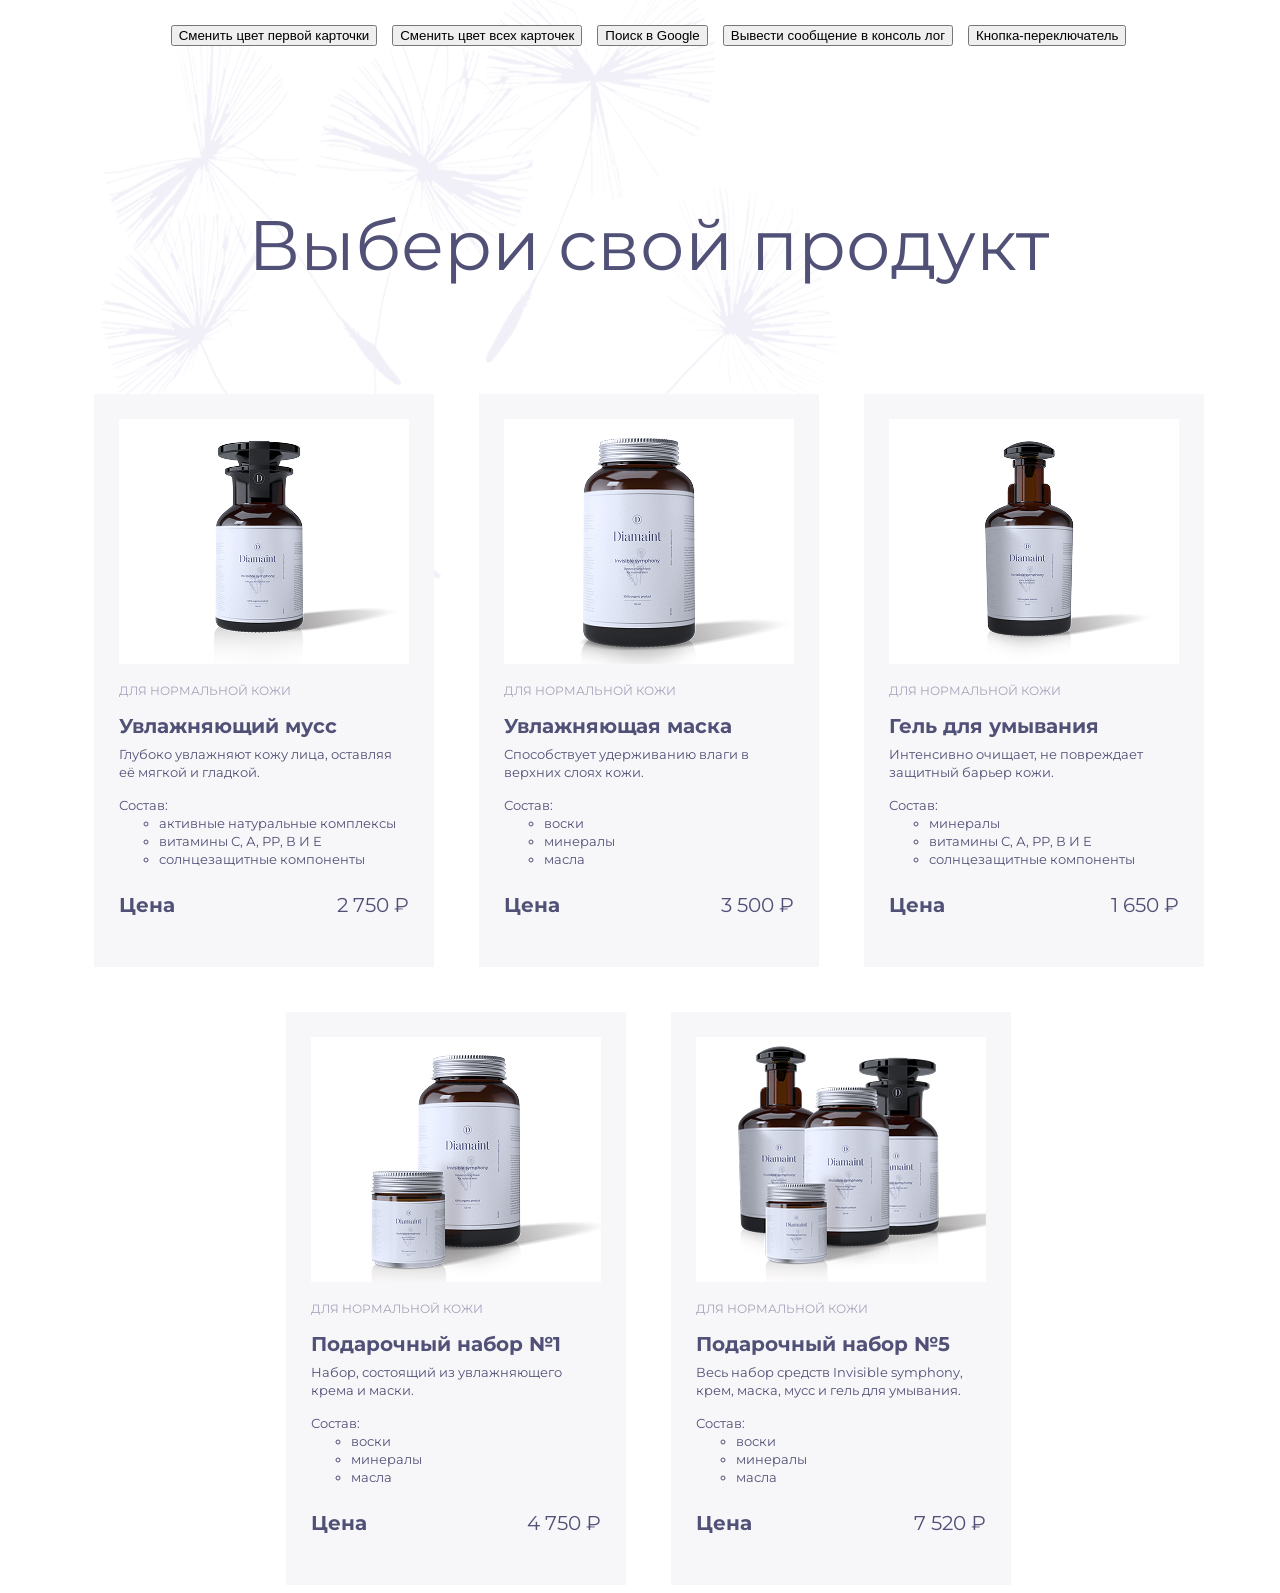
==== index.html @ ac6178ae "Merge branch 'main' into feature/06-homework" ====
<!doctype html>
<html lang="en">
  <head>
    <meta charset="UTF-8" />
    <meta name="viewport" content="width=device-width, initial-scale=1.0"/>
    <title>Document</title>
    <link rel="stylesheet" href="style.css" />
    <link rel="preconnect" href="https://fonts.googleapis.com">
    <link rel="preconnect" href="https://fonts.gstatic.com" crossorigin>
    <link href="https://fonts.googleapis.com/css2?family=Montserrat:ital,wght@0,100..900;1,100..900&display=swap" rel="stylesheet">
  </head>
  <body>
    <div class="live-buttons">
      <button id="btn-change-color-first-card">Сменить цвет первой карточки</button>
      <button id="btn-change-color-all-cards">Сменить цвет всех карточек</button>
      <button id="btn-open-google">Поиск в Google</button>
      <button id="btn-message">Вывести сообщение в консоль лог</button>
      <button id="btn-toggle">Кнопка-переключатель</button>
    </div>
    <h1 class="title">Выбери свой продукт</h1>

    <ul class="products clear-list">
      <li class="products__item card">
        <img
          src="images/photo_1.jpg" class="card__img"
          alt="Товар Увлажняющий мусс"/>
        <p>
          <span class="card__type">для нормальной кожи</span>
        </p>
        <h2 class="card__name">Увлажняющий мусс</h2>
        <p class="card__text">Глубоко увлажняют кожу лица, оставляя её мягкой и гладкой.</p>
        <span class="card__ingredients-title">Состав:</span>
        <ul class="card__compound-list">
          <li>активные натуральные комплексы</li>
          <li>витамины С, А, РР, В И Е</li>
          <li>солнцезащитные компоненты</li>
        </ul>
        <div class="card__price-container" >
          <b class="card__price">Цена</b>
          <span class="card__cost">2 750 ₽</span>
        </div>
      </li>

      <li class="products__item card">
        <img
          src="images/photo_2.jpg" class="card__img"
          alt="Товар Увлажняющая маска"/>
        <p>
          <span class="card__type">для нормальной кожи</span>
        </p>
        <h2 class="card__name">Увлажняющая маска</h2>
        <p class="card__text">Способствует удерживанию влаги в верхних слоях кожи.</p>
        <span class="card__ingredients-title">Состав:</span>
        <ul class="card__compound-list">
          <li>воски</li>
          <li>минералы</li>
          <li>масла</li>
        </ul>
        <div class="card__price-container">
          <b class="card__price">Цена</b>
          <span class="card__cost">3 500 ₽</span>
        </div>
      </li>

      
      <li class="products__item card">
        <img
          src="images/photo_3.jpg" class="card__img"
          alt="Товар Гель для умывания"/>
        <p>
          <span class="card__type">для нормальной кожи</span>
        </p>
        <h2 class="card__name">Гель для умывания</h2>
        <p class="card__text">Интенсивно очищает, не повреждает защитный барьер кожи.</p>
        <span class="card__ingredients-title">Состав:</span>
        <ul class="card__compound-list">
          <li>минералы</li>
          <li>витамины С, А, РР, В И Е</li>
          <li>солнцезащитные компоненты</li>
        </ul>
        <div class="card__price-container">
          <b class="card__price">Цена</b>
          <span class="card__cost">1 650 ₽</span>
        </div>
      </li>

      <li class="products__item card">
        <img
          src="images/photo_4.jpg" class="card__img"
          alt="Товар Подарочный набор №1"/>
        <p>
          <span class="card__type">для нормальной кожи</span>
        </p>
        <h2 class="card__name">Подарочный набор №1</h2>
        <p class="card__text">Набор, состоящий из увлажняющего крема и маски.</p>
        <span class="card__ingredients-title">Состав:</span>
        <ul class="card__compound-list">
          <li>воски</li>
          <li>минералы</li>
          <li>масла</li>
        </ul>
        <div class="card__price-container">
          <b class="card__price">Цена</b>
          <span class="card__cost">4 750 ₽</span>
        </div>
      </li>

      <li class="products__item card">
        <img
          src="images/photo_5.jpg" class="card__img"
          alt="Товар Подарочный набор №5"/>
        <p>
          <span class="card__type">для нормальной кожи</span>
        </p>
        <h2 class="card__name">Подарочный набор №5</h2>
        <p class="card__text">Весь набор средств Invisible symphony, крем, маска, мусс и гель для
          умывания.</p>
        <span class="card__ingredients-title">Состав: </span>
        <ul class="card__compound-list">
          <li>воски</li>
          <li>минералы</li>
          <li>масла</li>
        </ul>
        <div class="card__price-container">
          <b class="card__price">Цена</b>
          <span class="card__cost">7 520 ₽</span>
        </div>
      </li>
    </ul>
    <script src="main.js"></script>
  </body>
</html>
---- style.css ----
*,
*::before,
*::after {
    box-sizing: border-box;
}

body {
  font-family: Montserrat, sans-serif;
  font-size: 13px;
  line-height: 18px;
  margin-left: 25px;
  color: #515076;
  background-image: url("images/bg_1.png");
  background-size: 790px 697px;
  background-position-x: 85px;
  background-repeat: no-repeat;
}

.title {
  font-size: 70px;
  font-weight: 400;
  line-height: 78px;
  margin: 0;
  text-align: center;
  margin-top: 160px;
  margin-bottom: 110px;
}

.clear-list {
list-style-type: none;
  margin: 0;
  padding: 0;
}

.card {
  background-color: #F7F7FA;
  width: 100%;
  padding: 25px;
}

.card__img {
  width: 290px;
  height: 245px;
}

.products {
  display: flex;
  flex-wrap: wrap;
  row-gap: 45px;
  column-gap: 45px;
  justify-content: center;
}

.products__item {
  width: 340px;
}

.card__type {
  color: #A5A3B9;
  font-weight: 400;
  font-size: 12px;
  margin-top: 30px;
  margin-bottom: 5px;
  text-transform: uppercase;
}

.card__name {
  font-weight: 700;
  font-size: 20px;
  margin-top: 5px;
  margin-bottom: 5px;
  line-height: 27px;
}

.card__text {
  margin-top: 5px;
  margin-bottom: 15px;
}

.card__ingredients-title {
  margin-bottom: 5px;
}

.card__compound-list {
  margin-bottom: 25px;
}

.card__price-container {
  display: flex;
  justify-content: space-between;
  margin-top: 25px;
  margin-bottom: 25px;
}

.card__price {
  font-weight: 700;
  font-size: 20px;
  line-height: 24px;
}

.card__cost {
  font-size: 20px;
  line-height: 24px;
}

.active-color {
  background-color: #4b8bf5 !important;
  color: white;
}

.live-buttons {
  display: flex;
  justify-content: center;
  gap: 15px;
  margin-top: 25px;
  border-radius: 8px; 
}
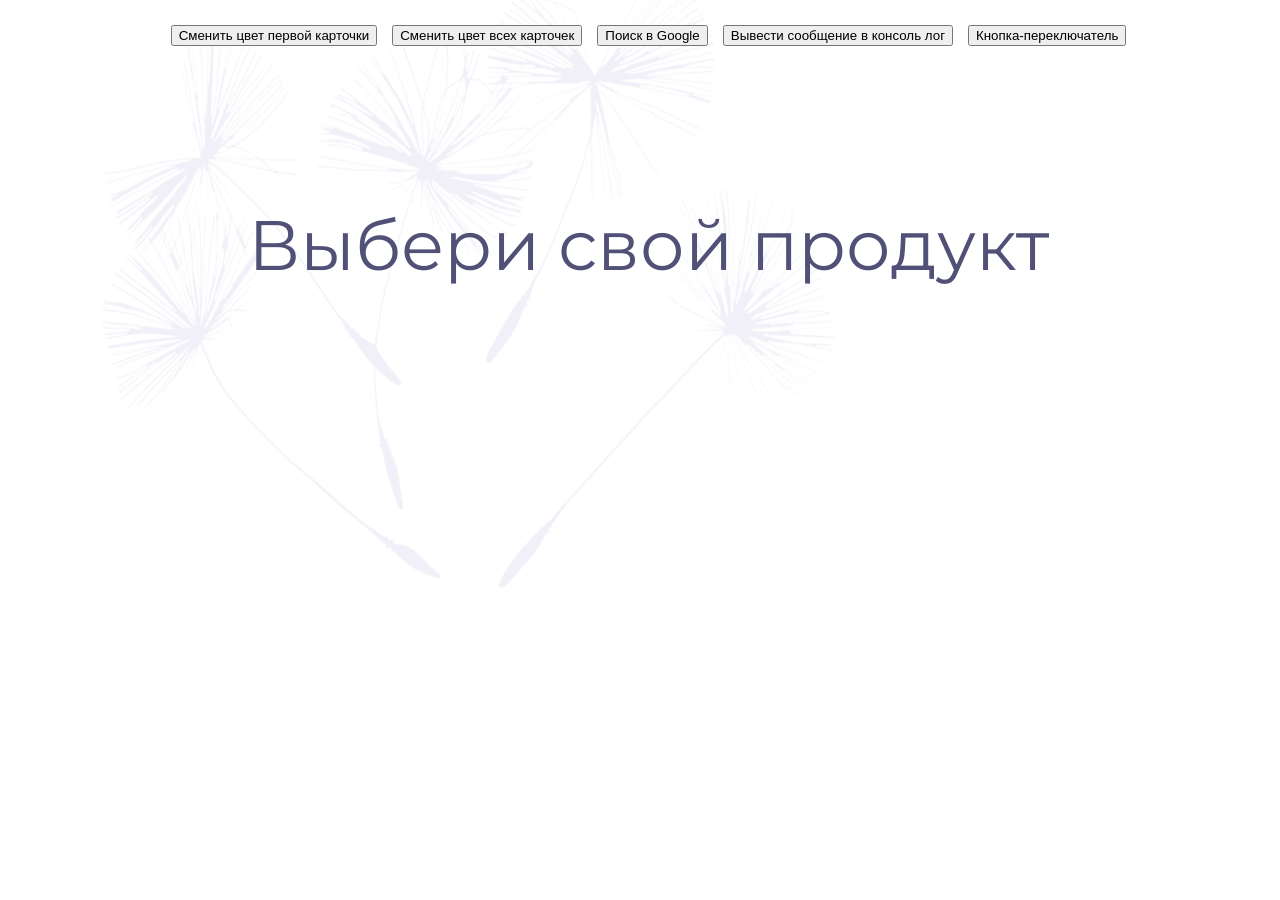
==== commit 560981f5: "(Homework №10): creating product card template" ====
--- a/index.html
+++ b/index.html
@@ -19,114 +19,29 @@
     </div>
     <h1 class="title">Выбери свой продукт</h1>
 
-    <ul class="products clear-list">
+    <ul class="products clear-list" id="card-list">
+      <template id="card-template">
       <li class="products__item card">
-        <img
-          src="images/photo_1.jpg" class="card__img"
-          alt="Товар Увлажняющий мусс"/>
+        <img src="" class="card__img" alt="" />
         <p>
-          <span class="card__type">для нормальной кожи</span>
+          <span class="card__type"></span>
         </p>
-        <h2 class="card__name">Увлажняющий мусс</h2>
-        <p class="card__text">Глубоко увлажняют кожу лица, оставляя её мягкой и гладкой.</p>
+        <h2 class="card__name"></h2>
+        <p class="card__text"></p>
         <span class="card__ingredients-title">Состав:</span>
         <ul class="card__compound-list">
-          <li>активные натуральные комплексы</li>
-          <li>витамины С, А, РР, В И Е</li>
-          <li>солнцезащитные компоненты</li>
-        </ul>
-        <div class="card__price-container" >
-          <b class="card__price">Цена</b>
-          <span class="card__cost">2 750 ₽</span>
-        </div>
-      </li>
-
-      <li class="products__item card">
-        <img
-          src="images/photo_2.jpg" class="card__img"
-          alt="Товар Увлажняющая маска"/>
-        <p>
-          <span class="card__type">для нормальной кожи</span>
-        </p>
-        <h2 class="card__name">Увлажняющая маска</h2>
-        <p class="card__text">Способствует удерживанию влаги в верхних слоях кожи.</p>
-        <span class="card__ingredients-title">Состав:</span>
-        <ul class="card__compound-list">
-          <li>воски</li>
-          <li>минералы</li>
-          <li>масла</li>
         </ul>
         <div class="card__price-container">
           <b class="card__price">Цена</b>
-          <span class="card__cost">3 500 ₽</span>
+          <span class="card__cost"></span>
         </div>
       </li>
-
-      
-      <li class="products__item card">
-        <img
-          src="images/photo_3.jpg" class="card__img"
-          alt="Товар Гель для умывания"/>
-        <p>
-          <span class="card__type">для нормальной кожи</span>
-        </p>
-        <h2 class="card__name">Гель для умывания</h2>
-        <p class="card__text">Интенсивно очищает, не повреждает защитный барьер кожи.</p>
-        <span class="card__ingredients-title">Состав:</span>
-        <ul class="card__compound-list">
-          <li>минералы</li>
-          <li>витамины С, А, РР, В И Е</li>
-          <li>солнцезащитные компоненты</li>
-        </ul>
-        <div class="card__price-container">
-          <b class="card__price">Цена</b>
-          <span class="card__cost">1 650 ₽</span>
-        </div>
-      </li>
-
-      <li class="products__item card">
-        <img
-          src="images/photo_4.jpg" class="card__img"
-          alt="Товар Подарочный набор №1"/>
-        <p>
-          <span class="card__type">для нормальной кожи</span>
-        </p>
-        <h2 class="card__name">Подарочный набор №1</h2>
-        <p class="card__text">Набор, состоящий из увлажняющего крема и маски.</p>
-        <span class="card__ingredients-title">Состав:</span>
-        <ul class="card__compound-list">
-          <li>воски</li>
-          <li>минералы</li>
-          <li>масла</li>
-        </ul>
-        <div class="card__price-container">
-          <b class="card__price">Цена</b>
-          <span class="card__cost">4 750 ₽</span>
-        </div>
-      </li>
-
-      <li class="products__item card">
-        <img
-          src="images/photo_5.jpg" class="card__img"
-          alt="Товар Подарочный набор №5"/>
-        <p>
-          <span class="card__type">для нормальной кожи</span>
-        </p>
-        <h2 class="card__name">Подарочный набор №5</h2>
-        <p class="card__text">Весь набор средств Invisible symphony, крем, маска, мусс и гель для
-          умывания.</p>
-        <span class="card__ingredients-title">Состав: </span>
-        <ul class="card__compound-list">
-          <li>воски</li>
-          <li>минералы</li>
-          <li>масла</li>
-        </ul>
-        <div class="card__price-container">
-          <b class="card__price">Цена</b>
-          <span class="card__cost">7 520 ₽</span>
-        </div>
-      </li>
+      </template>
     </ul>
     <script src="main.js"></script>
+    <script src="homework-7.js"></script>
+    <script src="homework-8.js"></script>
+    <script type="module" src="homework-9.js"></script>
+    <script type="module" src="homework-10.js"></script>
   </body>
 </html>
--- a/style.css
+++ b/style.css
@@ -115,3 +115,12 @@
   margin-top: 25px;
   border-radius: 8px; 
 }
+
+
+.color-card-green {
+  background-color: darkgreen;
+}
+
+.color-card-red {
+  background-color: darkred;
+}
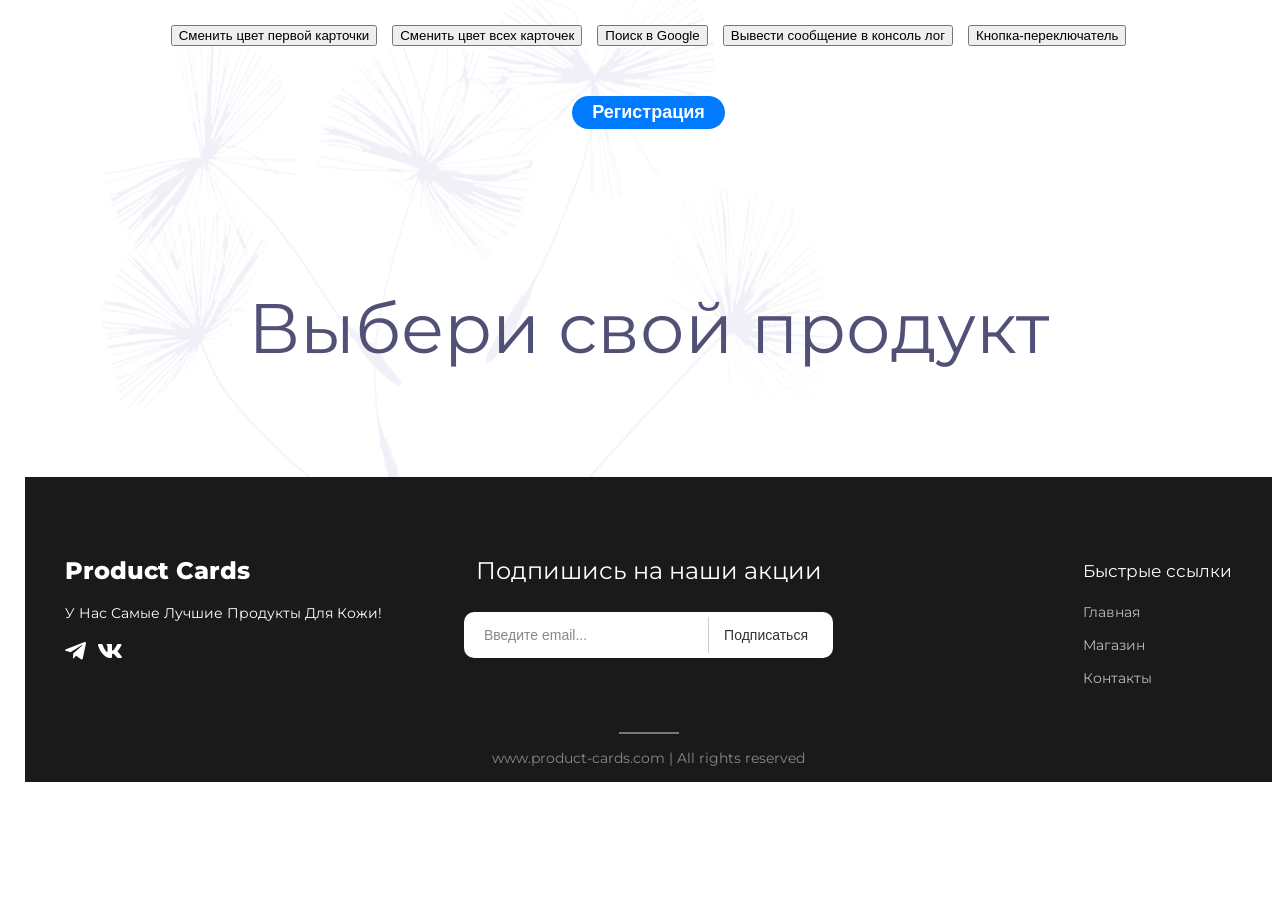
==== commit 5bfaafa7: "(homework" ====
--- a/index.html
+++ b/index.html
@@ -17,31 +17,110 @@
       <button id="btn-message">Вывести сообщение в консоль лог</button>
       <button id="btn-toggle">Кнопка-переключатель</button>
     </div>
+    <div class="button-container">
+      <button type="button" id="open-register-btn" class="register-trigger-btn">Регистрация</button>
+    </div>
     <h1 class="title">Выбери свой продукт</h1>
-
     <ul class="products clear-list" id="card-list">
       <template id="card-template">
-      <li class="products__item card">
-        <img src="" class="card__img" alt="" />
-        <p>
-          <span class="card__type"></span>
-        </p>
-        <h2 class="card__name"></h2>
-        <p class="card__text"></p>
-        <span class="card__ingredients-title">Состав:</span>
-        <ul class="card__compound-list">
-        </ul>
-        <div class="card__price-container">
-          <b class="card__price">Цена</b>
-          <span class="card__cost"></span>
-        </div>
-      </li>
+        <li class="products__item card">
+          <img src="" class="card__img" alt="" />
+          <p>
+            <span class="card__type"></span>
+          </p>
+          <h2 class="card__name"></h2>
+          <p class="card__text"></p>
+          <span class="card__ingredients-title">Состав:</span>
+          <ul class="card__compound-list"></ul>
+          <div class="card__price-container">
+            <b class="card__price">Цена</b>
+            <span class="card__cost"></span>
+          </div>
+        </li>
       </template>
     </ul>
+    <!-- Оверлей (затемняющий фон) и само Модальное окно -->
+    <div class="overlay" id="modal-overlay">
+      <div class="modal" id="register-modal">
+        <!-- Кнопка-крестик для закрытия -->
+        <button type="button" class="modal-close-btn" id="close-modal-btn">&times;</button>
+        <h3 class="modal-title">Регистрация нового пользователя</h3>
+        <!-- Форма регистрации внутри модалки -->
+        <form class="register-form" id="register-form">
+          <div class="form-group">
+            <label for="reg-firstname">Имя:</label>
+            <input type="text" id="reg-firstname" placeholder="Иван" required>
+          </div>
+          <div class="form-group">
+            <label for="reg-lastname">Фамилия:</label>
+            <input type="text" id="reg-lastname" placeholder="Иванов" required>
+          </div>
+          <div class="form-group">
+            <label for="reg-dob">Дата рождения:</label>
+            <input type="date" id="reg-dob" required>
+          </div>
+          <div class="form-group">
+            <label for="reg-login">Логин:</label>
+            <input type="text" id="reg-login" placeholder="user123" minlength="4" required>
+          </div>
+          <div class="form-group">
+            <label for="reg-password">Пароль:</label>
+            <input type="password" id="reg-password" placeholder="••••••••" minlength="6" required>
+          </div>
+          <div class="form-group">
+            <label for="reg-confirm-password">Повторите пароль:</label>
+            <input type="password" id="reg-confirm-password" placeholder="••••••••" minlength="6" required>
+          </div>
+          <button type="submit" class="submit-reg-btn">Зарегистрироваться</button>
+        </form>
+      </div>
+    </div>
+    <footer class="site-footer">
+      <div class="footer-container">
+        <!-- Первая колонка: Логотип и соцсети -->
+        <div class="footer-col">
+          <h3 class="footer-title">Product Cards</h3>
+          <p class="footer-slogan">У Нас Самые Лучшие Продукты Для Кожи!</p>
+          <div class="social-icons">
+            <a href="#">
+              <img src="./images/telegram.svg" alt="Иконка">
+            </a>
+            <a href="#">
+              <img src="./images/vk-icon.svg" alt="Иконка">
+            </a>
+          </div>
+        </div>
+        <!-- Вторая колонка: Подписка -->
+        <div class="footer-col">
+          <h4 class="subscribe-title">Подпишись на наши акции</h4>
+          <form class="subscribe-form" id="subscribe-form">
+            <input type="email" placeholder="Введите email..." class="subscribe-input" id="subscribe-email" required>
+            <button type="submit" class="subscribe-btn">Подписаться</button>
+          </form>
+        </div>
+        <!-- Третья колонка: Быстрые ссылки -->
+        <nav class="footer-col-right">
+          <div class="footer-nav-wrapper"
+          <h4 class="footer-nav-title">Быстрые ссылки</h4>
+          <ul class="footer-links">
+            <li><a href="#">Главная</a></li>
+            <li><a href="#">Магазин</a></li>
+            <li><a href="#">Контакты</a></li>
+          </ul>
+          </div>
+        </nav>
+      </div>
+      <!-- Копирайт на всю ширину внизу -->
+      <hr class="footer-divider">
+      <div class="footer-bottom">
+        <p>www.product-cards.com | All rights reserved</p>
+      </div>
+    </footer>
     <script src="main.js"></script>
     <script src="homework-7.js"></script>
     <script src="homework-8.js"></script>
     <script type="module" src="homework-9.js"></script>
     <script type="module" src="homework-10.js"></script>
+    <script src="homework-11.js"></script>
   </body>
 </html>
--- a/style.css
+++ b/style.css
@@ -27,7 +27,7 @@
 }
 
 .clear-list {
-list-style-type: none;
+  list-style-type: none;
   margin: 0;
   padding: 0;
 }
@@ -116,11 +116,270 @@
   border-radius: 8px; 
 }
 
-
 .color-card-green {
   background-color: darkgreen;
 }
 
 .color-card-red {
   background-color: darkred;
-}+}
+
+.site-footer {
+  background-color: #1a1a1a; 
+  color: #fff;
+  padding: 85px 40px 1px;
+}
+
+.footer-container {
+  max-width: 1728px;
+  margin: 0 auto;
+  display: flex;
+  justify-content: space-between; 
+  align-items: flex-start;
+  gap: 30px;
+}
+
+.footer-col-right .footer-nav-title,
+.footer-col h2,
+.footer-col h3,
+.footer-col h4 {
+  margin-top: 0;
+}
+
+.footer-col:nth-child(1) {
+  flex: 1; 
+}
+
+.footer-col:nth-child(2) {
+  flex: 1;
+  text-align: center;
+  display: flex;
+  flex-direction: column;
+  align-items: center;
+}
+
+.footer-col-right {
+  flex: 1;
+  display: flex;
+  justify-content: flex-end;
+}
+
+.footer-nav-wrapper {
+  display: inline-block;
+  text-align: left;
+  font-size: 17px;
+}
+
+.footer-nav-title {
+  font-size: 20px;
+  font-weight: 500;
+  margin-top: 0px;
+  color: #fff;
+}
+
+.footer-links {
+  list-style: none;
+  padding: 0;
+  margin-top: 23px;
+  font-size: 14px;
+}
+
+.footer-links li {
+  margin-bottom: 15px;
+}
+
+.footer-links a {
+  color: #bbb;
+  text-decoration: none;
+}
+
+.footer-links a:hover {
+  color: #fff;
+}
+
+.footer-bottom {
+  text-align: center;
+  color: #888;
+  font-size: 14px;
+  margin-bottom: 14px;
+}
+
+.footer-divider {
+  width: 60px;
+  height: 2px;
+  background-color: #777;
+  border: none;
+  margin: 30px auto 15px auto;
+}
+
+.social-icons {
+  display: flex;
+  margin-top: 20px;
+  align-items: center;
+  gap: 12px;
+}
+
+.footer-title {
+  font-weight: 800;
+  font-size: 24px;
+
+}
+
+.footer-slogan {
+  font-weight: 400 ;
+  font-size: 14px;
+}
+
+.subscribe-title {
+  font-size: 24px;
+  font-weight: 400;
+}
+
+.subscribe-form {
+  display: flex;
+  align-items: center;
+  background-color: #ffffff;
+  border-radius: 10px;
+  padding: 5px 10px;
+  max-width: 477px;
+  width: 100%;
+}
+
+.subscribe-input {
+  flex: 1;
+  border: none;
+  outline: none;
+  background: transparent;
+  padding: 10px;
+  color: #333;
+  font-size: 14px;
+}
+
+.subscribe-input::placeholder {
+  color: #888;
+}
+
+.subscribe-btn {
+  background: transparent;
+  border: none;
+  outline: none;
+  cursor: pointer;
+  padding: 10px 15px;
+  color: #333;
+  font-size: 14px;
+  font-weight: 500;
+  border-left: 1px solid #ccc; 
+  border-radius: 0;
+}
+
+.subscribe-btn:hover {
+  color: #000;
+}
+
+.overlay {
+  display: none;
+  position: fixed;
+  top: 0;
+  left: 0;
+  width: 100%;
+  height: 100%;
+  background-color: rgba(0, 0, 0, 0.6);
+  z-index: 999;
+}
+
+.modal {
+  position: fixed;
+  top: 50%;
+  left: 50%;
+  transform: translate(-50%, -50%);
+  background: #ffffff;
+  padding: 30px;
+  border-radius: 8px;
+  width: 100%;
+  max-width: 450px;
+  box-shadow: 0 4px 20px rgba(0, 0, 0, 0.25);
+  z-index: 1000;
+}
+
+.overlay.modal-showed {
+  display: block;
+}
+
+.modal-close-btn {
+  position: absolute;
+  top: 15px;
+  right: 20px;
+  background: none;
+  border: none;
+  font-size: 28px;
+  cursor: pointer;
+  color: #888;
+}
+.modal-close-btn:hover {
+  color: #000;
+}
+
+.modal-title {
+  margin-top: 0;
+  margin-bottom: 20px;
+  font-family: Montserrat,sans-serif;
+  text-align: center;
+}
+.form-group {
+  margin-bottom: 15px;
+  display: flex;
+  flex-direction: column;
+}
+.form-group label {
+  margin-bottom: 5px;
+  font-weight: bold;
+  font-family: Montserrat,sans-serif;
+  font-size: 14px;
+}
+.form-group input {
+  padding: 10px;
+  border: 1px solid #ccc;
+  border-radius: 4px;
+  font-size: 14px;
+  font-family: Montserrat,sans-serif;
+}
+.submit-reg-btn {
+  width: 100%;
+  padding: 12px;
+  background-color: #28a745;
+  color: white;
+  border: none;
+  border-radius: 4px;
+  font-size: 16px;
+  cursor: pointer;
+  margin-top: 10px;
+  font-family: Montserrat,sans-serif;
+}
+.submit-reg-btn:hover {
+  background-color: #218838;
+}
+
+.button-container {
+  display: flex;
+  justify-content: center;
+  margin-top: 25px;
+}
+
+.register-trigger-btn {
+  margin-top: 25px;
+  padding: 6px 20px;
+  font-size: 18px;
+  font-weight: bold;
+  color: #ffffff;
+  background-color: #007bff;
+  border: none;
+  border-radius: 50px;
+  cursor: pointer;
+  transition: background-color 0.2s, transform 0.2s;
+}
+
+.register-trigger-btn:hover {
+  background-color: #0056b3;
+  transform: translateY(-2px);
+  box-shadow: 0 6px 20px rgba(0, 123, 255, 0.4);
+}
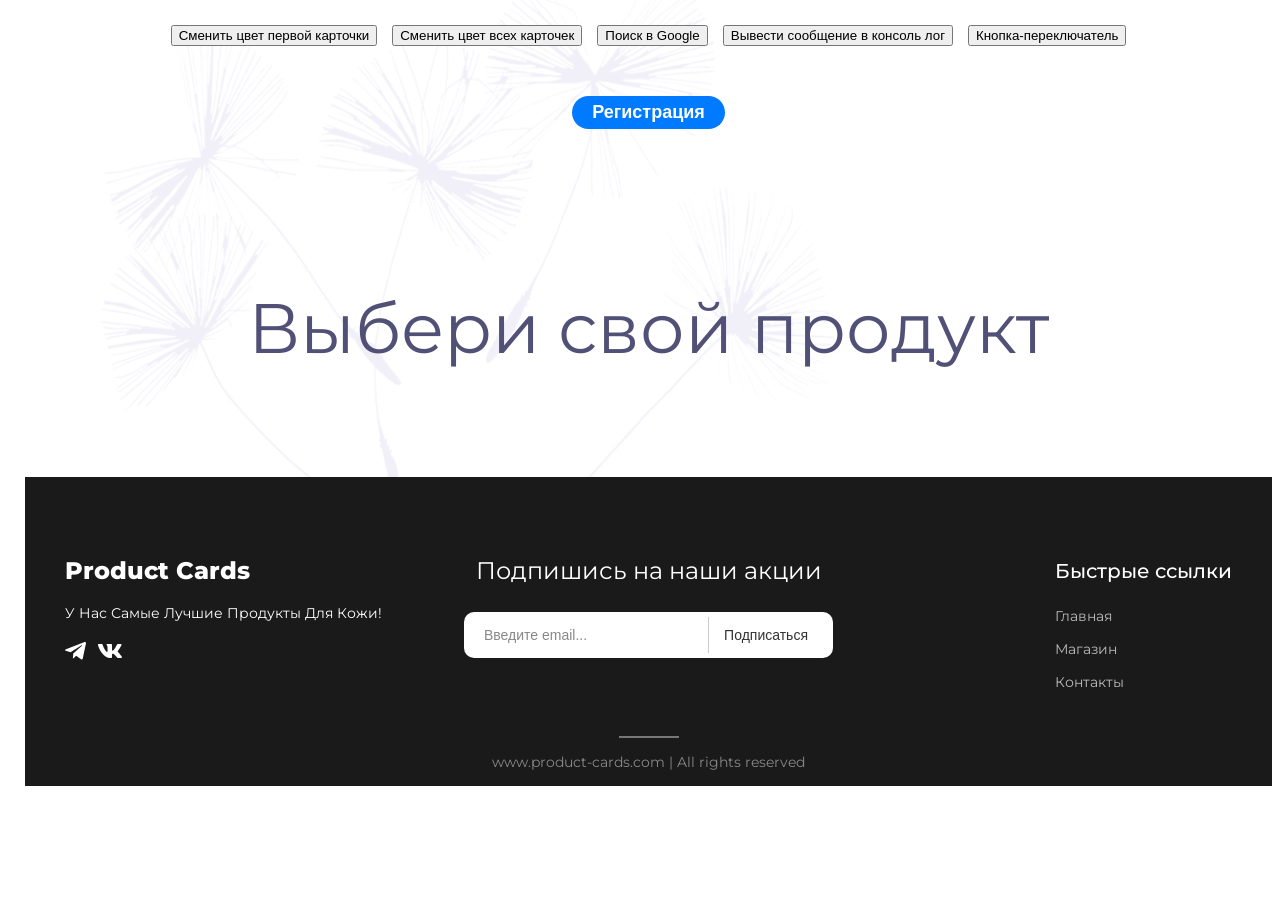
==== commit cc71facf: "used formData" ====
--- a/index.html
+++ b/index.html
@@ -49,27 +49,27 @@
         <form class="register-form" id="register-form">
           <div class="form-group">
             <label for="reg-firstname">Имя:</label>
-            <input type="text" id="reg-firstname" placeholder="Иван" required>
+            <input type="text" id="reg-firstname" name="firstName" placeholder="Иван" required>
           </div>
           <div class="form-group">
             <label for="reg-lastname">Фамилия:</label>
-            <input type="text" id="reg-lastname" placeholder="Иванов" required>
+            <input type="text" id="reg-lastname" name="lastName" placeholder="Иванов" required>
           </div>
           <div class="form-group">
             <label for="reg-dob">Дата рождения:</label>
-            <input type="date" id="reg-dob" required>
+            <input type="date" id="reg-dob" name="dateOfBirth" required>
           </div>
           <div class="form-group">
             <label for="reg-login">Логин:</label>
-            <input type="text" id="reg-login" placeholder="user123" minlength="4" required>
+            <input type="text" id="reg-login" name="login" placeholder="user123" minlength="4" required>
           </div>
           <div class="form-group">
             <label for="reg-password">Пароль:</label>
-            <input type="password" id="reg-password" placeholder="••••••••" minlength="6" required>
+            <input type="password" id="reg-password" name="password" placeholder="••••••••" minlength="6" required>
           </div>
           <div class="form-group">
             <label for="reg-confirm-password">Повторите пароль:</label>
-            <input type="password" id="reg-confirm-password" placeholder="••••••••" minlength="6" required>
+            <input type="password" id="reg-confirm-password" name="confirm-password"         placeholder="••••••••" minlength="6" required>
           </div>
           <button type="submit" class="submit-reg-btn">Зарегистрироваться</button>
         </form>
@@ -100,7 +100,7 @@
         </div>
         <!-- Третья колонка: Быстрые ссылки -->
         <nav class="footer-col-right">
-          <div class="footer-nav-wrapper"
+          <div class="footer-nav-wrapper">
           <h4 class="footer-nav-title">Быстрые ссылки</h4>
           <ul class="footer-links">
             <li><a href="#">Главная</a></li>
